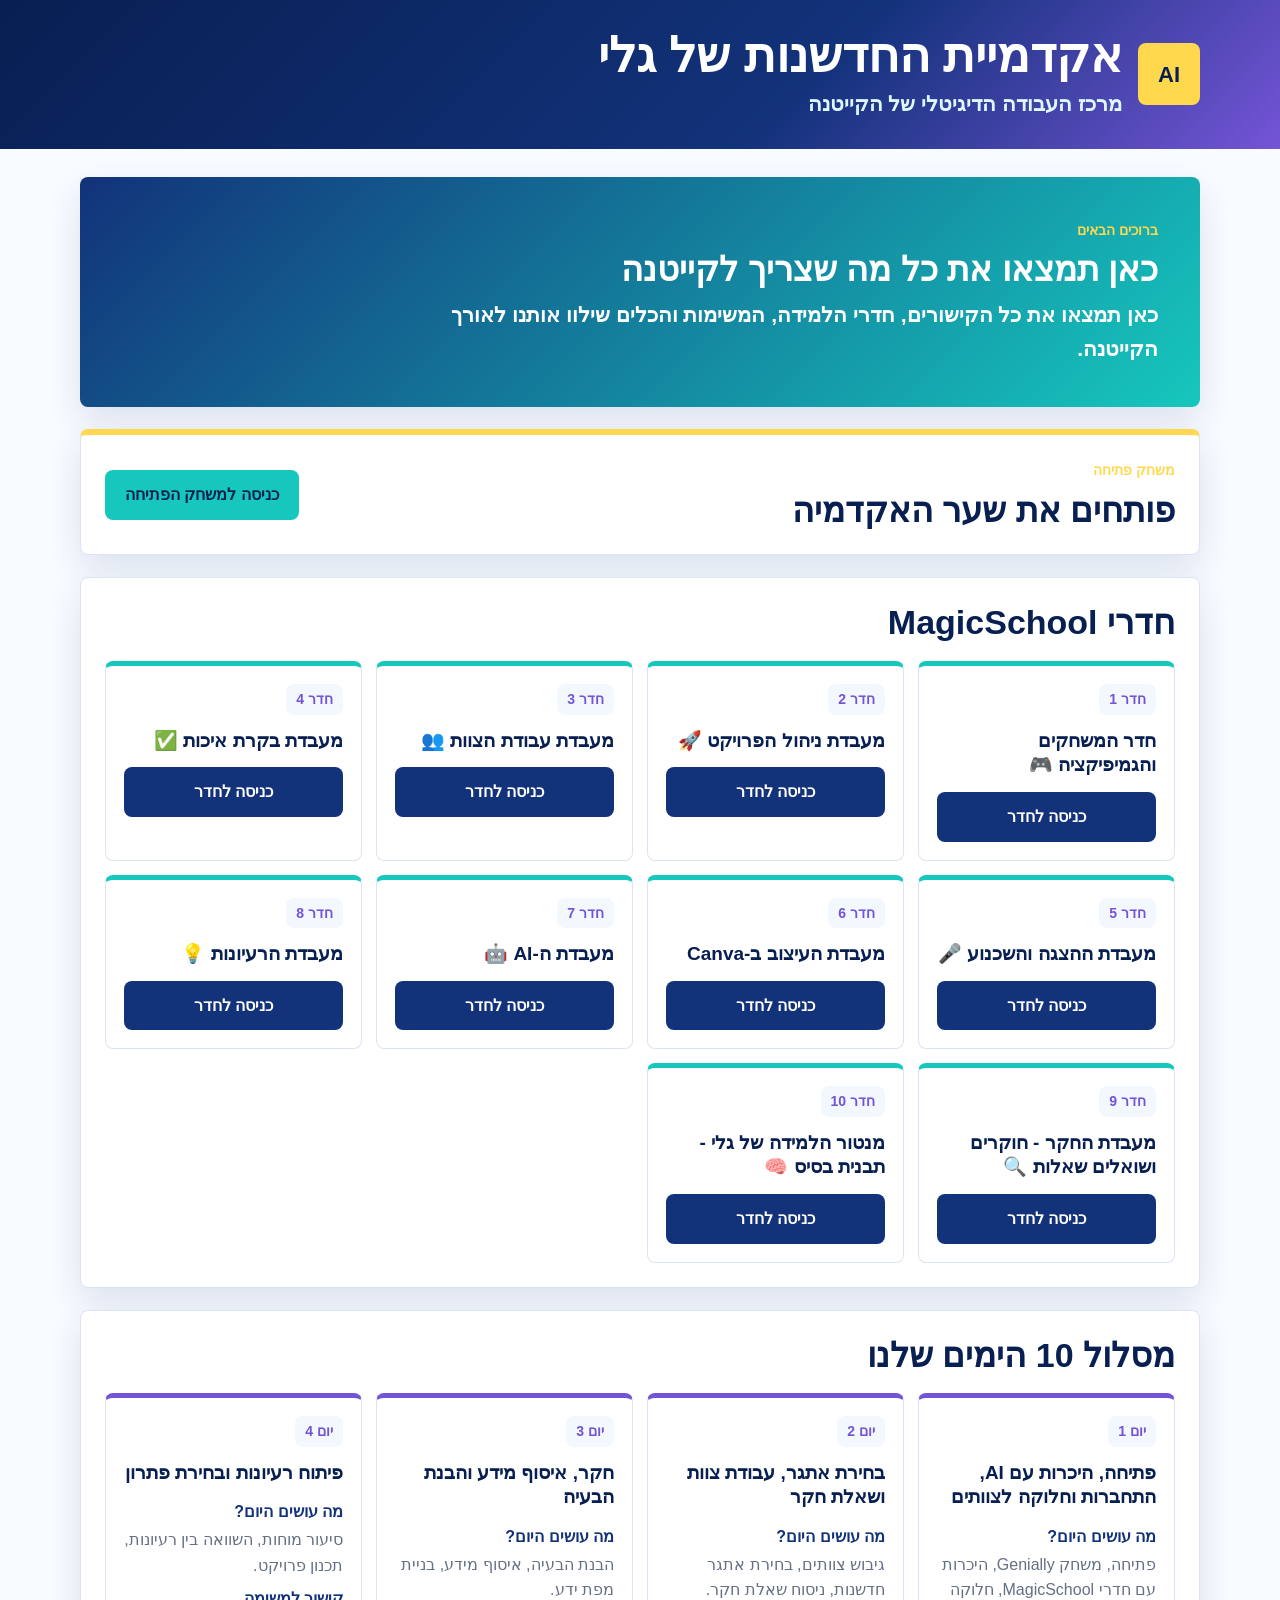
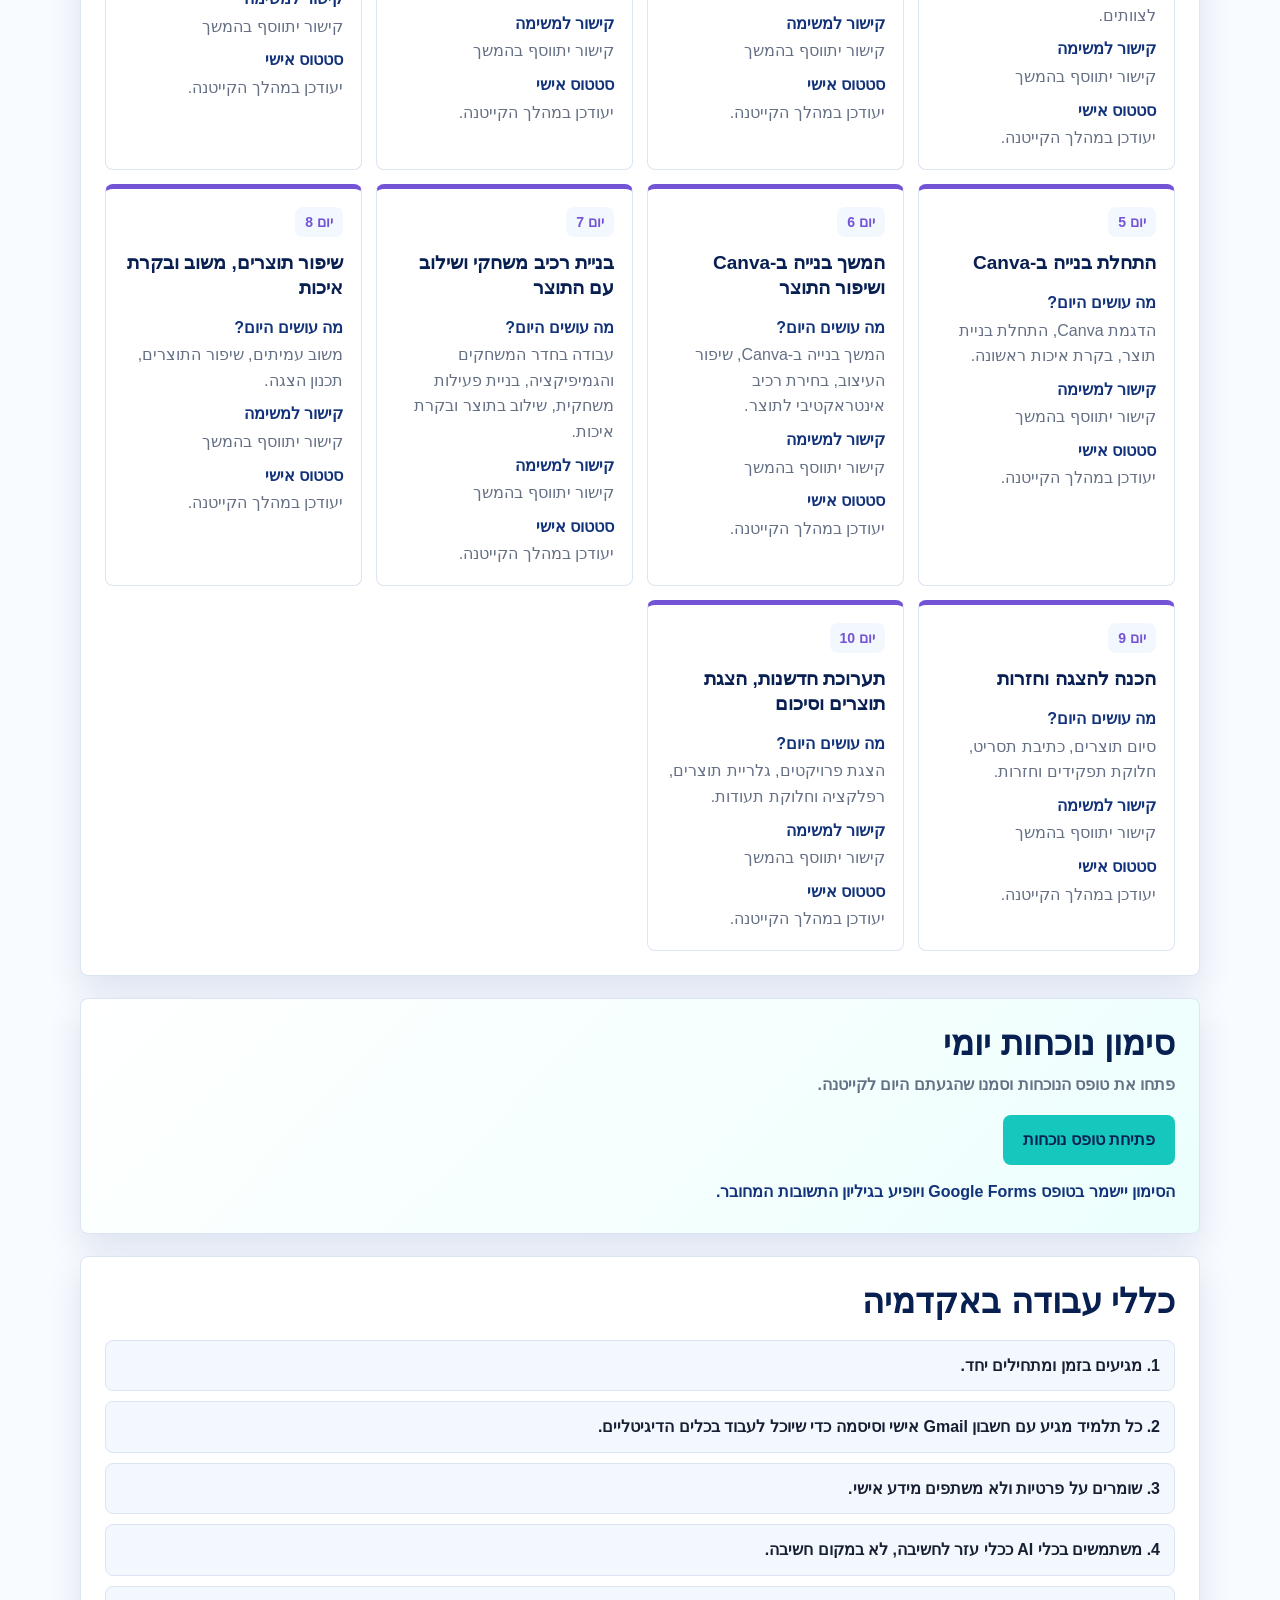
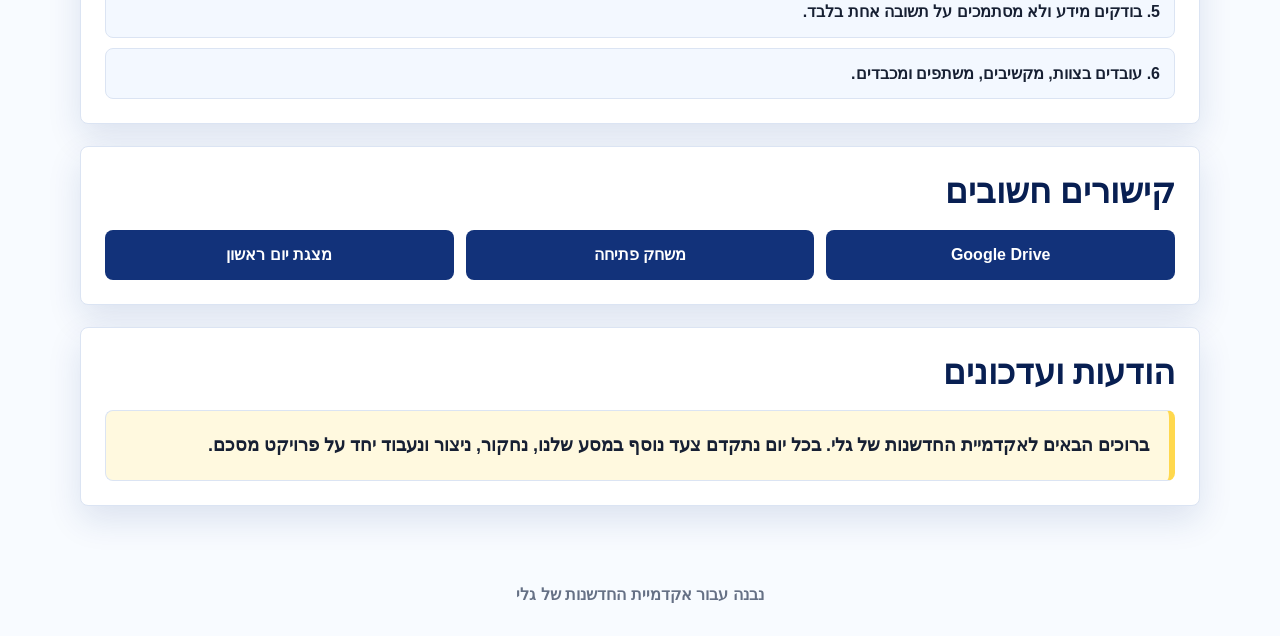
==== index.html @ ddeb535f "Add files via upload" ====
<!doctype html>
<html lang="he" dir="rtl">
  <head>
    <meta charset="utf-8">
    <meta name="viewport" content="width=device-width, initial-scale=1">
    <meta name="theme-color" content="#12327a">
    <meta name="description" content="מרכז העבודה הדיגיטלי של אקדמיית החדשנות של גלי">
    <title>אקדמיית החדשנות של גלי</title>
    <link rel="stylesheet" href="styles.css">
  </head>
  <body>
    <header class="site-header">
      <div class="header-content">
        <div class="brand-mark" aria-hidden="true">AI</div>
        <div>
          <h1>אקדמיית החדשנות של גלי</h1>
          <p>מרכז העבודה הדיגיטלי של הקייטנה</p>
        </div>
      </div>
    </header>

    <main>
      <section class="intro-section" aria-labelledby="intro-title">
        <p class="eyebrow">ברוכים הבאים</p>
        <h2 id="intro-title">כאן תמצאו את כל מה שצריך לקייטנה</h2>
        <p>
          כאן תמצאו את כל הקישורים, חדרי הלמידה, המשימות והכלים שילוו אותנו לאורך הקייטנה.
        </p>
      </section>

      <section class="opening-game" aria-labelledby="opening-game-title">
        <div>
          <p class="eyebrow">משחק פתיחה</p>
          <h2 id="opening-game-title">פותחים את שער האקדמיה</h2>
        </div>
        <a class="button button-primary" href="משחק_פתיח_אקדמיית_החדשנות.html">כניסה למשחק הפתיחה</a>
      </section>

      <section class="content-section" aria-labelledby="rooms-title">
        <div class="section-heading">
          <h2 id="rooms-title">חדרי MagicSchool</h2>
        </div>
        <div class="card-grid rooms-grid" id="magicRooms"></div>
      </section>

      <section class="content-section" aria-labelledby="days-title">
        <div class="section-heading">
          <h2 id="days-title">מסלול 10 הימים שלנו</h2>
        </div>
        <div class="card-grid days-grid" id="campDays"></div>
      </section>

      <section class="content-section attendance-section" aria-labelledby="attendance-title">
        <div class="section-heading">
          <h2 id="attendance-title">סימון נוכחות יומי</h2>
          <p>פתחו את טופס הנוכחות וסמנו שהגעתם היום לקייטנה.</p>
        </div>
        <div class="attendance-actions">
          <a class="button button-primary" href="https://forms.gle/5J4SsaaPx2VWgqsL6" target="_blank" rel="noopener">פתיחת טופס נוכחות</a>
        </div>
        <p class="attendance-message">הסימון יישמר בטופס Google Forms ויופיע בגיליון התשובות המחובר.</p>
      </section>

      <section class="content-section" aria-labelledby="rules-title">
        <div class="section-heading">
          <h2 id="rules-title">כללי עבודה באקדמיה</h2>
        </div>
        <ol class="rules-list">
          <li>מגיעים בזמן ומתחילים יחד.</li>
          <li>כל תלמיד מגיע עם חשבון Gmail אישי וסיסמה כדי שיוכל לעבוד בכלים הדיגיטליים.</li>
          <li>שומרים על פרטיות ולא משתפים מידע אישי.</li>
          <li>משתמשים בכלי AI ככלי עזר לחשיבה, לא במקום חשיבה.</li>
          <li>בודקים מידע ולא מסתמכים על תשובה אחת בלבד.</li>
          <li>עובדים בצוות, מקשיבים, משתפים ומכבדים.</li>
        </ol>
      </section>

      <section class="content-section" aria-labelledby="links-title">
        <div class="section-heading">
          <h2 id="links-title">קישורים חשובים</h2>
        </div>
        <div class="important-links">
          <a class="button button-link" href="GOOGLE_DRIVE_LINK">Google Drive</a>
          <a class="button button-link" href="משחק_פתיח_אקדמיית_החדשנות.html">משחק פתיחה</a>
          <a class="button button-link" href="FIRST_DAY_PRESENTATION_LINK">מצגת יום ראשון</a>
        </div>
      </section>

      <section class="content-section" aria-labelledby="updates-title">
        <div class="section-heading">
          <h2 id="updates-title">הודעות ועדכונים</h2>
        </div>
        <article class="message-card">
          <p>
            ברוכים הבאים לאקדמיית החדשנות של גלי. בכל יום נתקדם צעד נוסף במסע שלנו, נחקור, ניצור ונעבוד יחד על פרויקט מסכם.
          </p>
        </article>
      </section>
    </main>

    <footer class="site-footer">
      <p>נבנה עבור אקדמיית החדשנות של גלי</p>
    </footer>

    <script src="app.js"></script>
  </body>
</html>
---- styles.css ----
:root {
  color-scheme: light;
  --blue: #12327a;
  --blue-deep: #081f52;
  --turquoise: #16c7bd;
  --purple: #7454d6;
  --yellow: #ffd84d;
  --white: #ffffff;
  --ink: #172033;
  --muted: #657085;
  --line: #dbe4f3;
  --soft: #f3f8ff;
  --paper: #f8fbff;
  --shadow: 0 14px 34px rgba(18, 50, 122, 0.12);
}

* {
  box-sizing: border-box;
}

html {
  scroll-behavior: smooth;
}

body {
  margin: 0;
  direction: rtl;
  background: var(--paper);
  color: var(--ink);
  font-family: Arial, "Noto Sans Hebrew", "Segoe UI", sans-serif;
  line-height: 1.6;
}

a {
  color: inherit;
  text-decoration: none;
}

button {
  font: inherit;
  cursor: pointer;
}

.site-header {
  background: linear-gradient(135deg, var(--blue-deep), var(--blue) 62%, var(--purple));
  color: var(--white);
  padding: 28px 20px;
}

.header-content,
main,
.site-footer {
  width: min(1120px, calc(100% - 32px));
  margin: 0 auto;
}

.header-content {
  display: flex;
  align-items: center;
  gap: 16px;
}

.brand-mark {
  width: 62px;
  height: 62px;
  display: grid;
  place-items: center;
  flex: 0 0 auto;
  border-radius: 8px;
  background: var(--yellow);
  color: var(--blue-deep);
  font-size: 22px;
  font-weight: 900;
}

h1,
h2,
h3,
p {
  margin-top: 0;
}

h1 {
  margin-bottom: 4px;
  font-size: clamp(28px, 5vw, 48px);
  line-height: 1.15;
}

.site-header p {
  margin-bottom: 0;
  color: #dff8ff;
  font-size: clamp(16px, 2.5vw, 21px);
  font-weight: 700;
}

main {
  padding: 28px 0 42px;
}

.intro-section,
.opening-game,
.content-section {
  margin-bottom: 22px;
}

.intro-section {
  padding: clamp(24px, 5vw, 42px);
  border-radius: 8px;
  background: linear-gradient(135deg, var(--blue), var(--turquoise));
  color: var(--white);
  box-shadow: var(--shadow);
}

.intro-section h2,
.opening-game h2,
.section-heading h2 {
  margin-bottom: 8px;
  font-size: clamp(24px, 4vw, 34px);
  line-height: 1.2;
}

.intro-section p:last-child {
  max-width: 760px;
  margin-bottom: 0;
  font-size: clamp(17px, 2.5vw, 21px);
  font-weight: 700;
}

.eyebrow {
  margin-bottom: 8px;
  color: var(--yellow);
  font-size: 14px;
  font-weight: 900;
}

.opening-game,
.content-section {
  border: 1px solid var(--line);
  border-radius: 8px;
  background: var(--white);
  box-shadow: var(--shadow);
}

.opening-game {
  display: flex;
  align-items: center;
  justify-content: space-between;
  gap: 18px;
  padding: 24px;
  border-top: 6px solid var(--yellow);
}

.opening-game h2 {
  margin-bottom: 0;
  color: var(--blue-deep);
}

.content-section {
  padding: 24px;
}

.section-heading {
  margin-bottom: 18px;
}

.section-heading h2 {
  color: var(--blue-deep);
}

.section-heading p {
  margin-bottom: 0;
  color: var(--muted);
  font-weight: 700;
}

.button {
  min-height: 48px;
  display: inline-flex;
  align-items: center;
  justify-content: center;
  border: 0;
  border-radius: 8px;
  padding: 12px 20px;
  font-weight: 900;
  text-align: center;
}

.button-primary {
  background: var(--turquoise);
  color: var(--blue-deep);
}

.button-light {
  background: #e9effc;
  color: var(--blue-deep);
}

.button-link {
  background: var(--blue);
  color: var(--white);
}

.button:hover,
.button:focus-visible {
  filter: brightness(0.96);
}

.card-grid {
  display: grid;
  gap: 14px;
}

.rooms-grid {
  grid-template-columns: repeat(auto-fit, minmax(210px, 1fr));
}

.days-grid {
  grid-template-columns: repeat(auto-fit, minmax(240px, 1fr));
}

.room-card,
.day-card,
.message-card {
  border: 1px solid var(--line);
  border-radius: 8px;
  background: var(--white);
}

.room-card,
.day-card {
  display: flex;
  flex-direction: column;
  gap: 14px;
  padding: 18px;
}

.room-card {
  border-top: 5px solid var(--turquoise);
}

.day-card {
  border-top: 5px solid var(--purple);
}

.room-card h3,
.day-card h3 {
  margin-bottom: 0;
  color: var(--blue-deep);
  font-size: 19px;
  line-height: 1.3;
}

.room-number,
.day-number {
  width: max-content;
  border-radius: 8px;
  background: var(--soft);
  color: var(--purple);
  padding: 4px 10px;
  font-size: 14px;
  font-weight: 900;
}

.day-fields {
  display: grid;
  gap: 8px;
  margin: 0;
}

.day-fields div {
  display: grid;
  gap: 2px;
}

.day-fields dt {
  color: var(--blue);
  font-weight: 900;
}

.day-fields dd {
  margin: 0;
  color: var(--muted);
}

.attendance-section {
  background: linear-gradient(135deg, #ffffff 0%, #ecfffd 100%);
}

.attendance-actions {
  display: flex;
  flex-wrap: wrap;
  gap: 12px;
}

.attendance-message {
  min-height: 30px;
  margin: 14px 0 0;
  color: var(--blue);
  font-weight: 900;
}

.rules-list {
  display: grid;
  gap: 10px;
  margin: 0;
  padding: 0;
  list-style-position: inside;
}

.rules-list li {
  border: 1px solid var(--line);
  border-radius: 8px;
  background: var(--soft);
  padding: 12px 14px;
  font-weight: 700;
}

.important-links {
  display: grid;
  grid-template-columns: repeat(auto-fit, minmax(180px, 1fr));
  gap: 12px;
}

.message-card {
  padding: 20px;
  border-right: 6px solid var(--yellow);
  background: #fff9df;
}

.message-card p {
  margin-bottom: 0;
  font-size: 18px;
  font-weight: 700;
}

.site-footer {
  padding: 12px 0 28px;
  text-align: center;
  color: var(--muted);
  font-weight: 800;
}

.site-footer p {
  margin-bottom: 0;
}

@media (max-width: 720px) {
  .header-content {
    align-items: flex-start;
  }

  .brand-mark {
    width: 52px;
    height: 52px;
    font-size: 18px;
  }

  main {
    padding-top: 18px;
  }

  .opening-game {
    align-items: stretch;
    flex-direction: column;
  }

  .button {
    width: 100%;
  }

  .content-section {
    padding: 18px;
  }
}
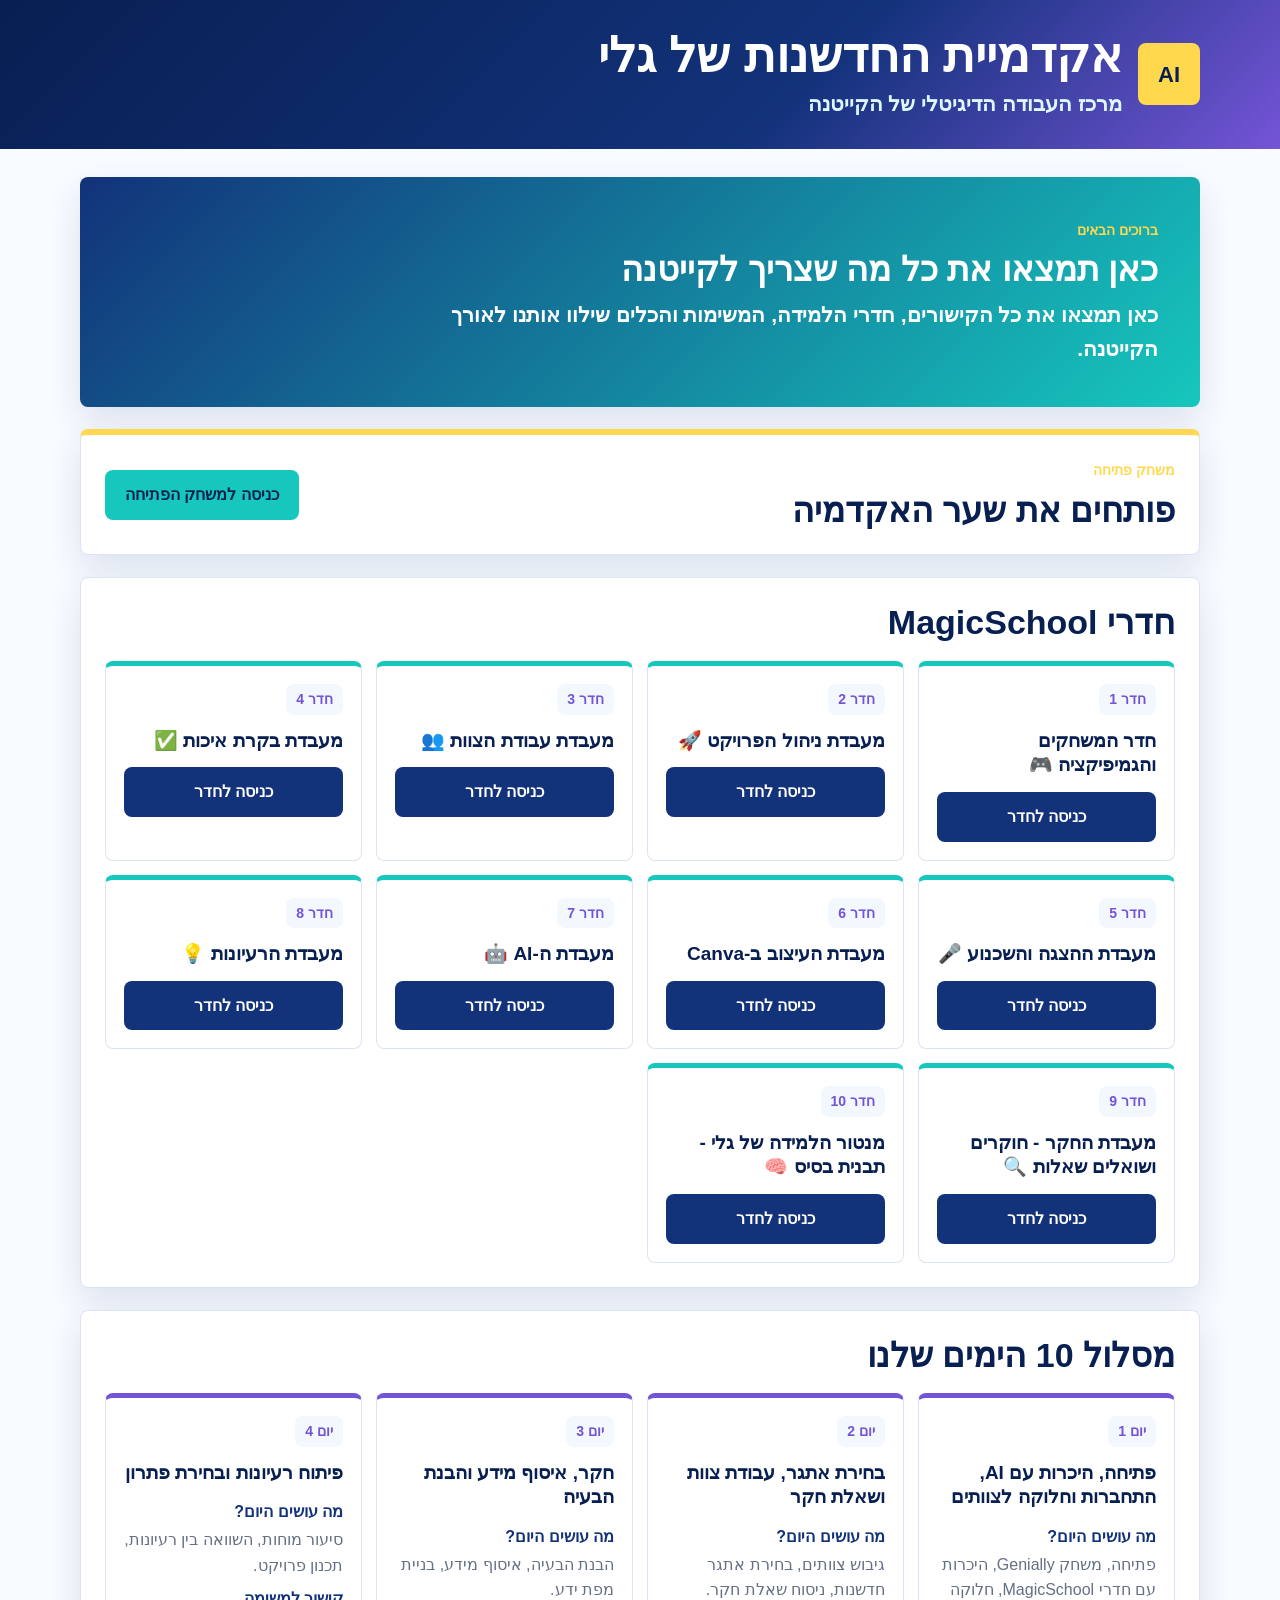
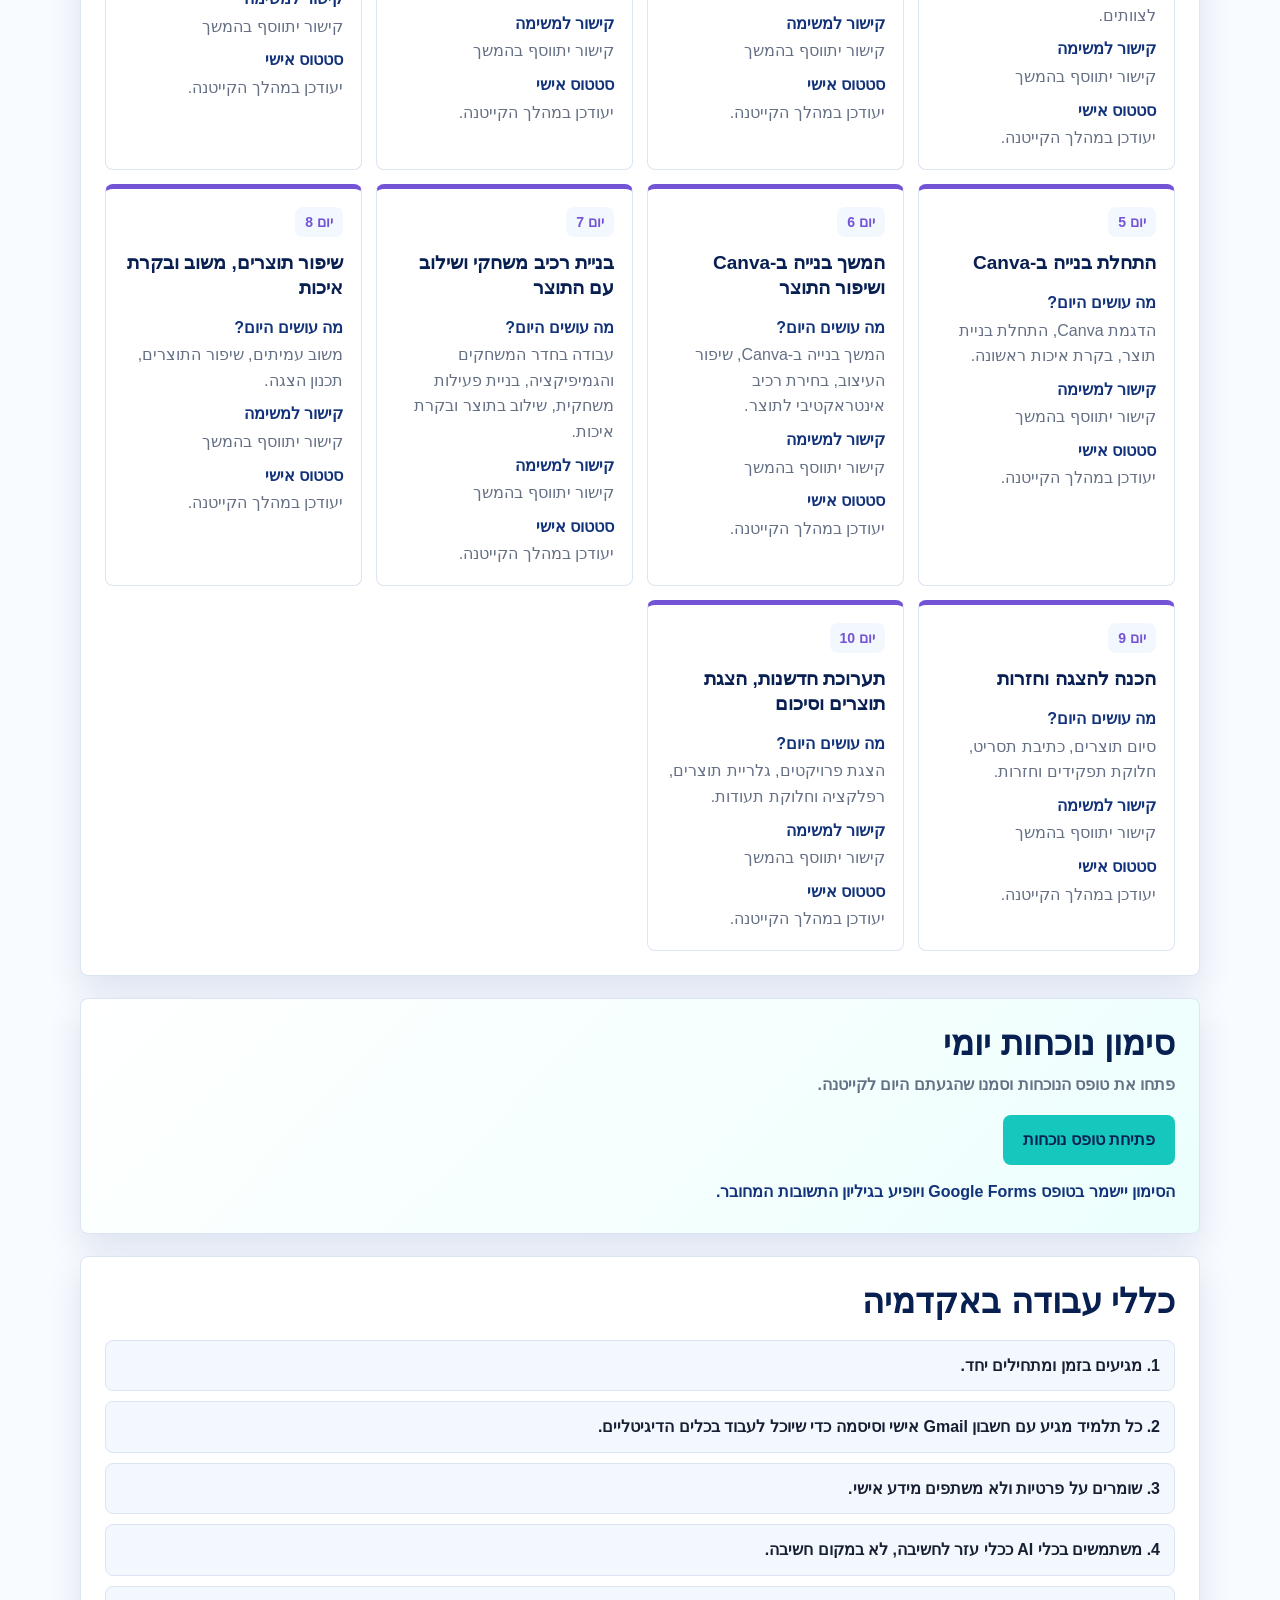
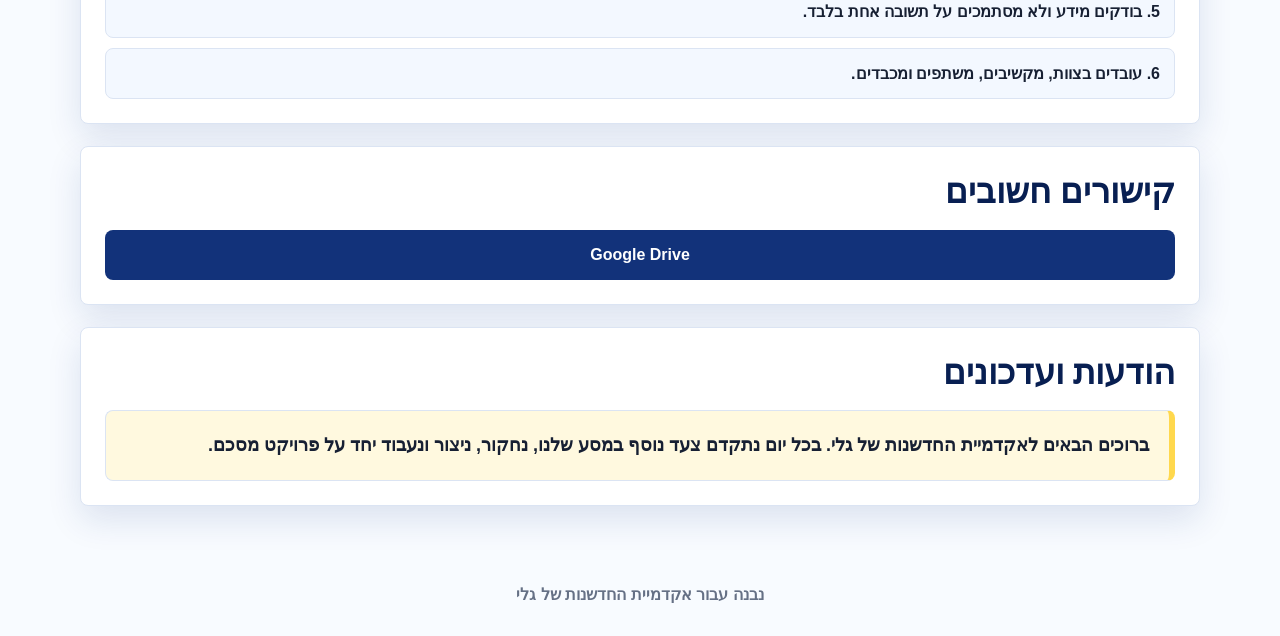
==== commit a7441f17: "Add files via upload" ====
--- a/index.html
+++ b/index.html
@@ -6,7 +6,7 @@
     <meta name="theme-color" content="#12327a">
     <meta name="description" content="מרכז העבודה הדיגיטלי של אקדמיית החדשנות של גלי">
     <title>אקדמיית החדשנות של גלי</title>
-    <link rel="stylesheet" href="styles.css">
+    <link rel="stylesheet" href="styles.css?v=20260701b">
   </head>
   <body>
     <header class="site-header">
@@ -81,8 +81,6 @@
         </div>
         <div class="important-links">
           <a class="button button-link" href="GOOGLE_DRIVE_LINK">Google Drive</a>
-          <a class="button button-link" href="משחק_פתיח_אקדמיית_החדשנות.html">משחק פתיחה</a>
-          <a class="button button-link" href="FIRST_DAY_PRESENTATION_LINK">מצגת יום ראשון</a>
         </div>
       </section>
 
@@ -102,6 +100,6 @@
       <p>נבנה עבור אקדמיית החדשנות של גלי</p>
     </footer>
 
-    <script src="app.js"></script>
+    <script src="app.js?v=20260701b"></script>
   </body>
 </html>
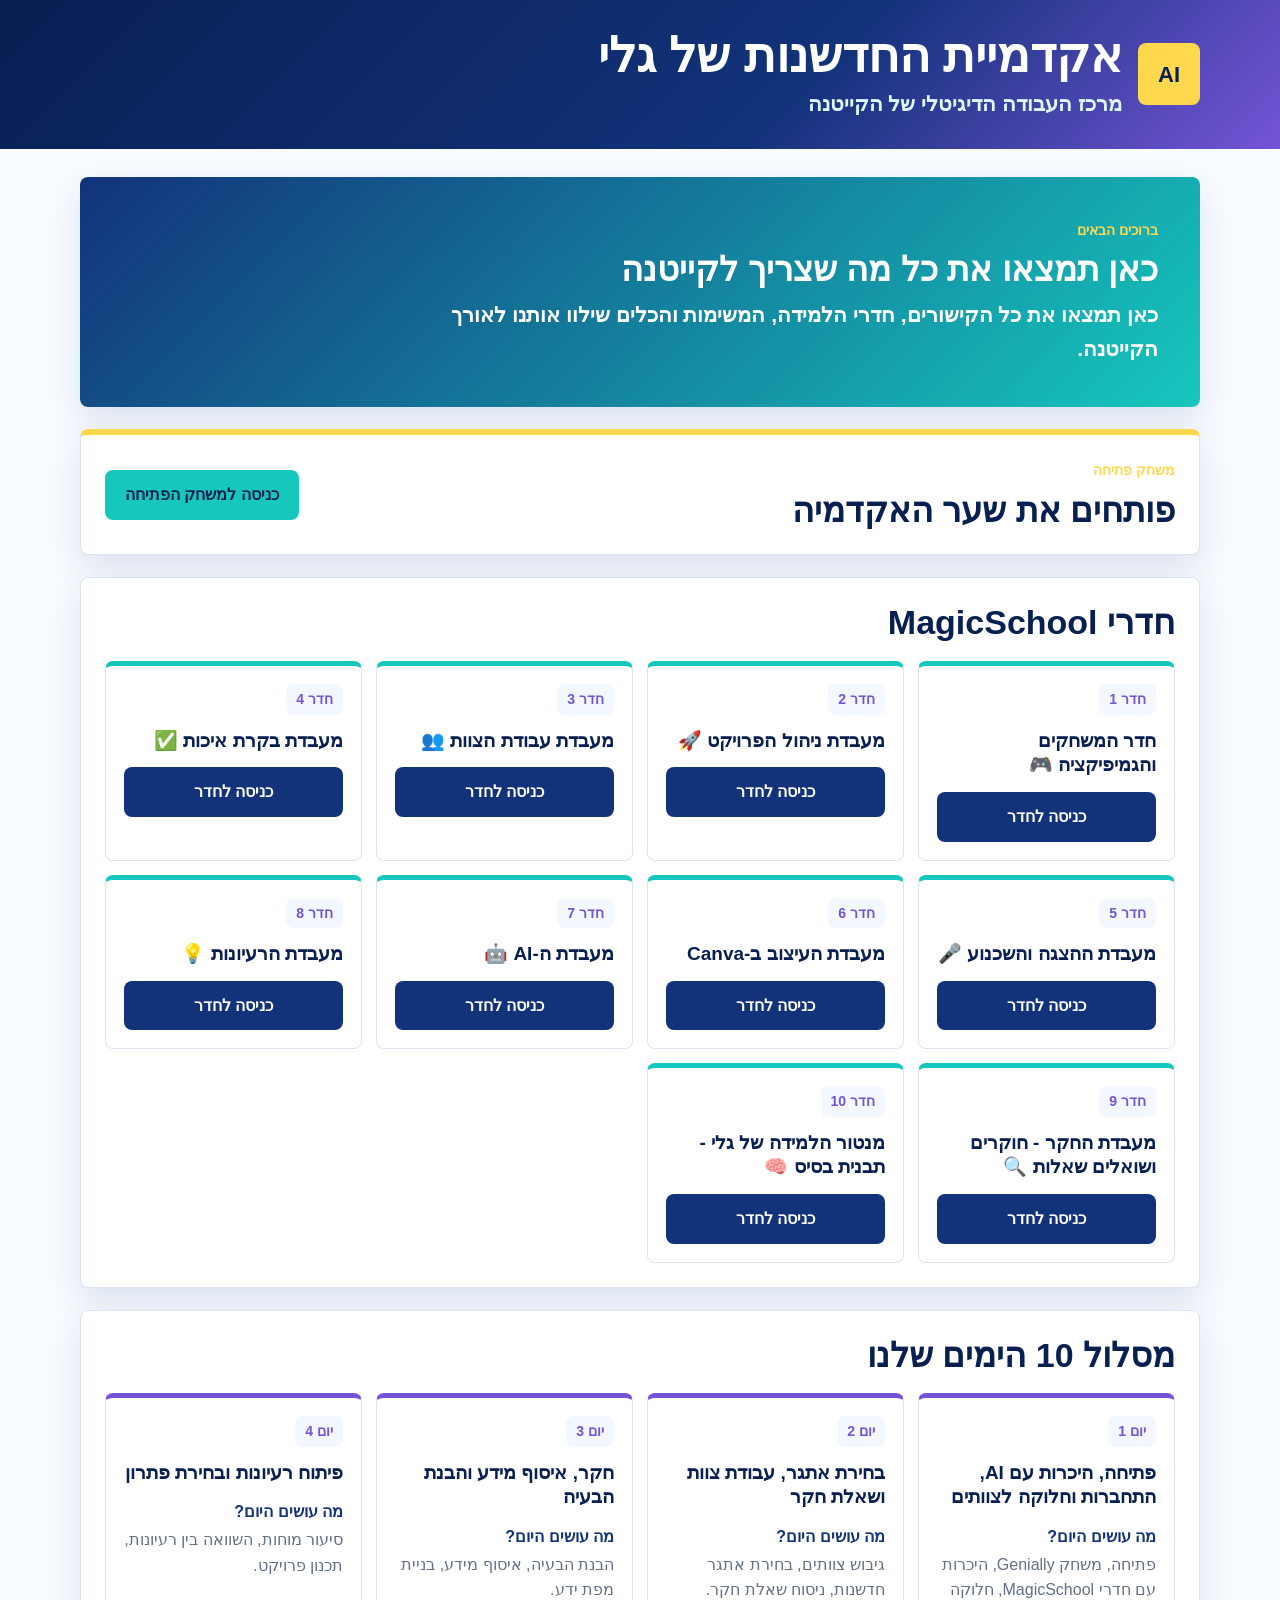
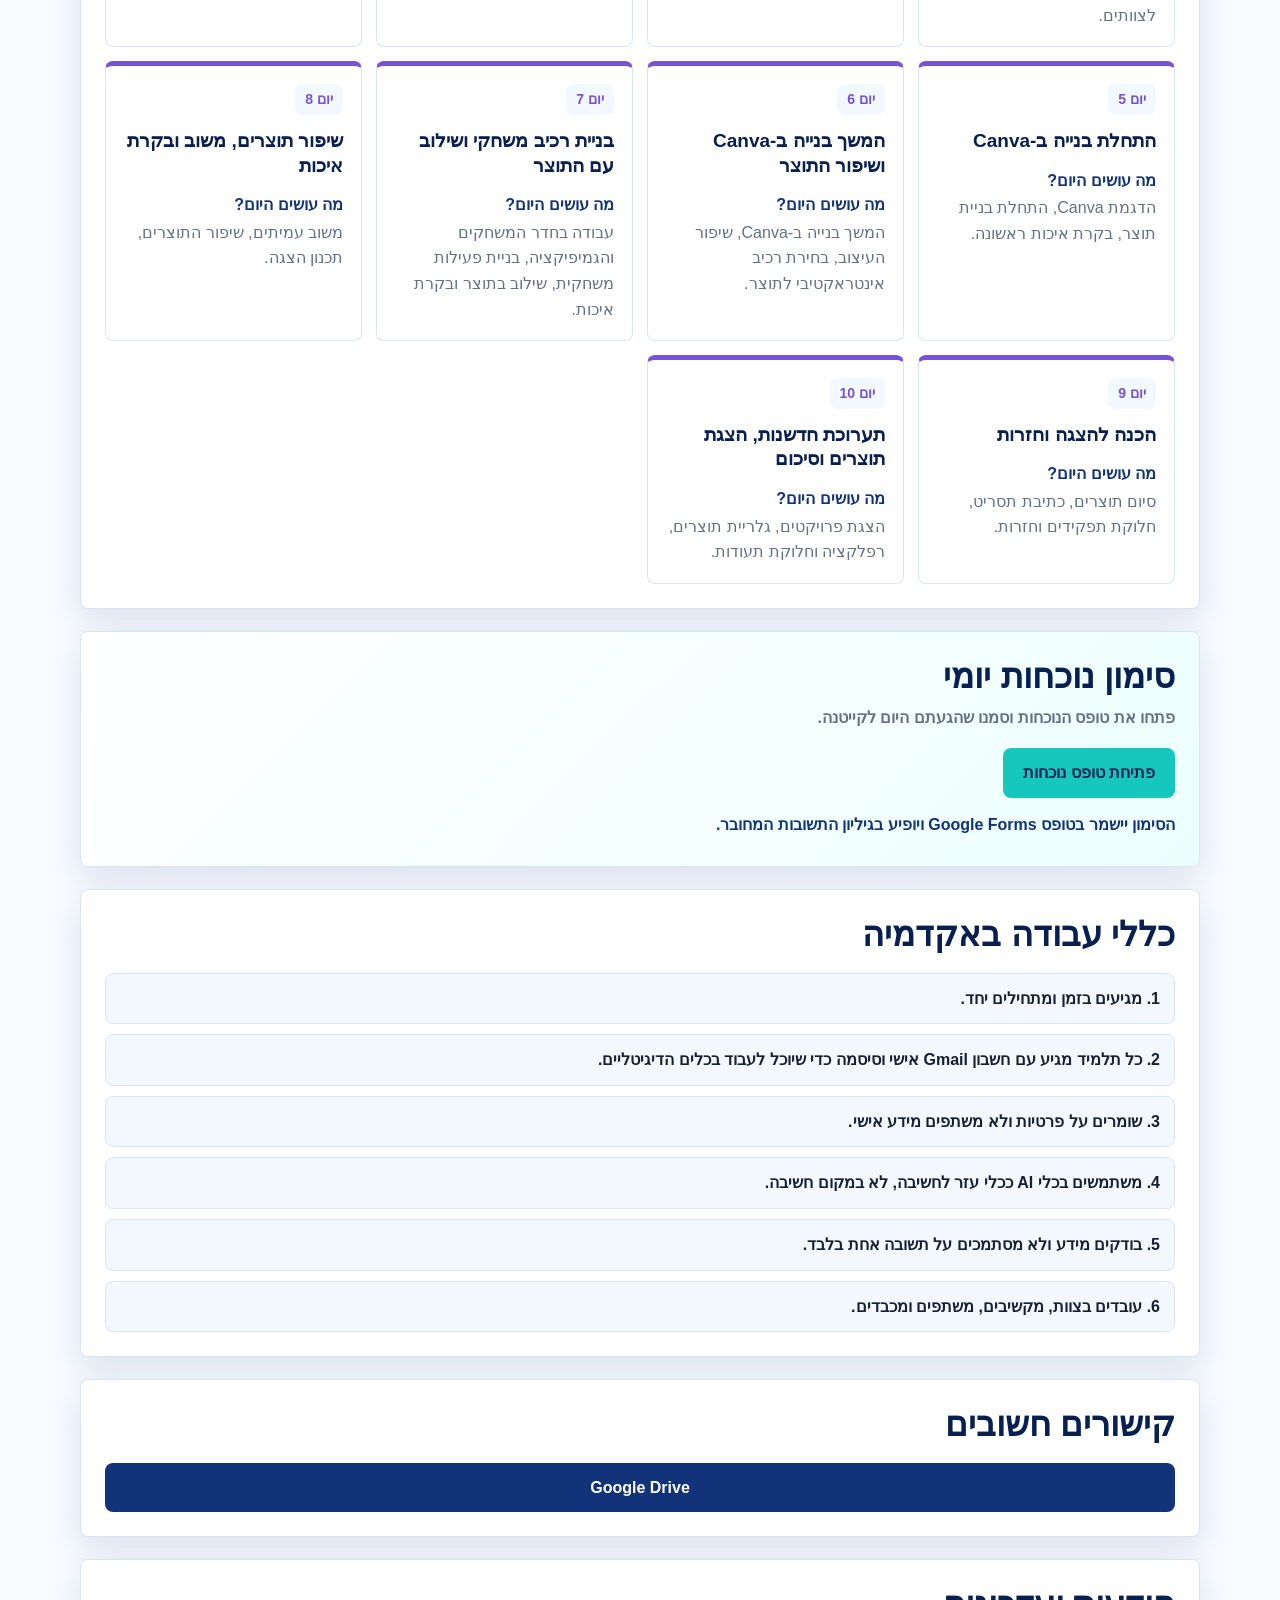
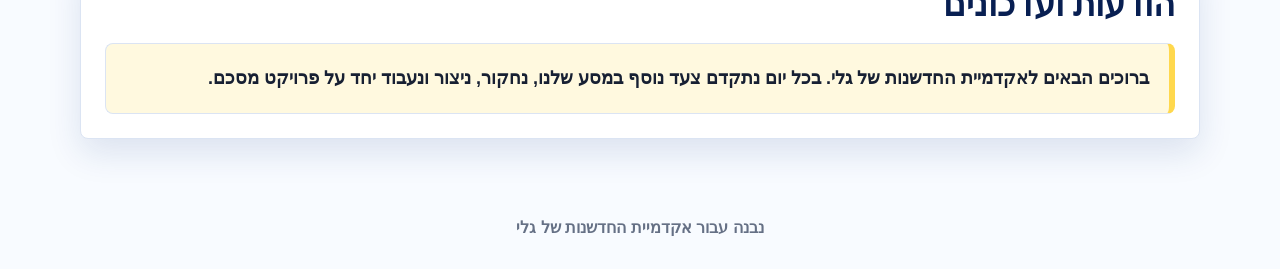
==== commit 69466110: "Add files via upload" ====
--- a/index.html
+++ b/index.html
@@ -6,7 +6,7 @@
     <meta name="theme-color" content="#12327a">
     <meta name="description" content="מרכז העבודה הדיגיטלי של אקדמיית החדשנות של גלי">
     <title>אקדמיית החדשנות של גלי</title>
-    <link rel="stylesheet" href="styles.css?v=20260701b">
+    <link rel="stylesheet" href="styles.css?v=20260701c">
   </head>
   <body>
     <header class="site-header">
@@ -100,6 +100,6 @@
       <p>נבנה עבור אקדמיית החדשנות של גלי</p>
     </footer>
 
-    <script src="app.js?v=20260701b"></script>
+    <script src="app.js?v=20260701c"></script>
   </body>
 </html>
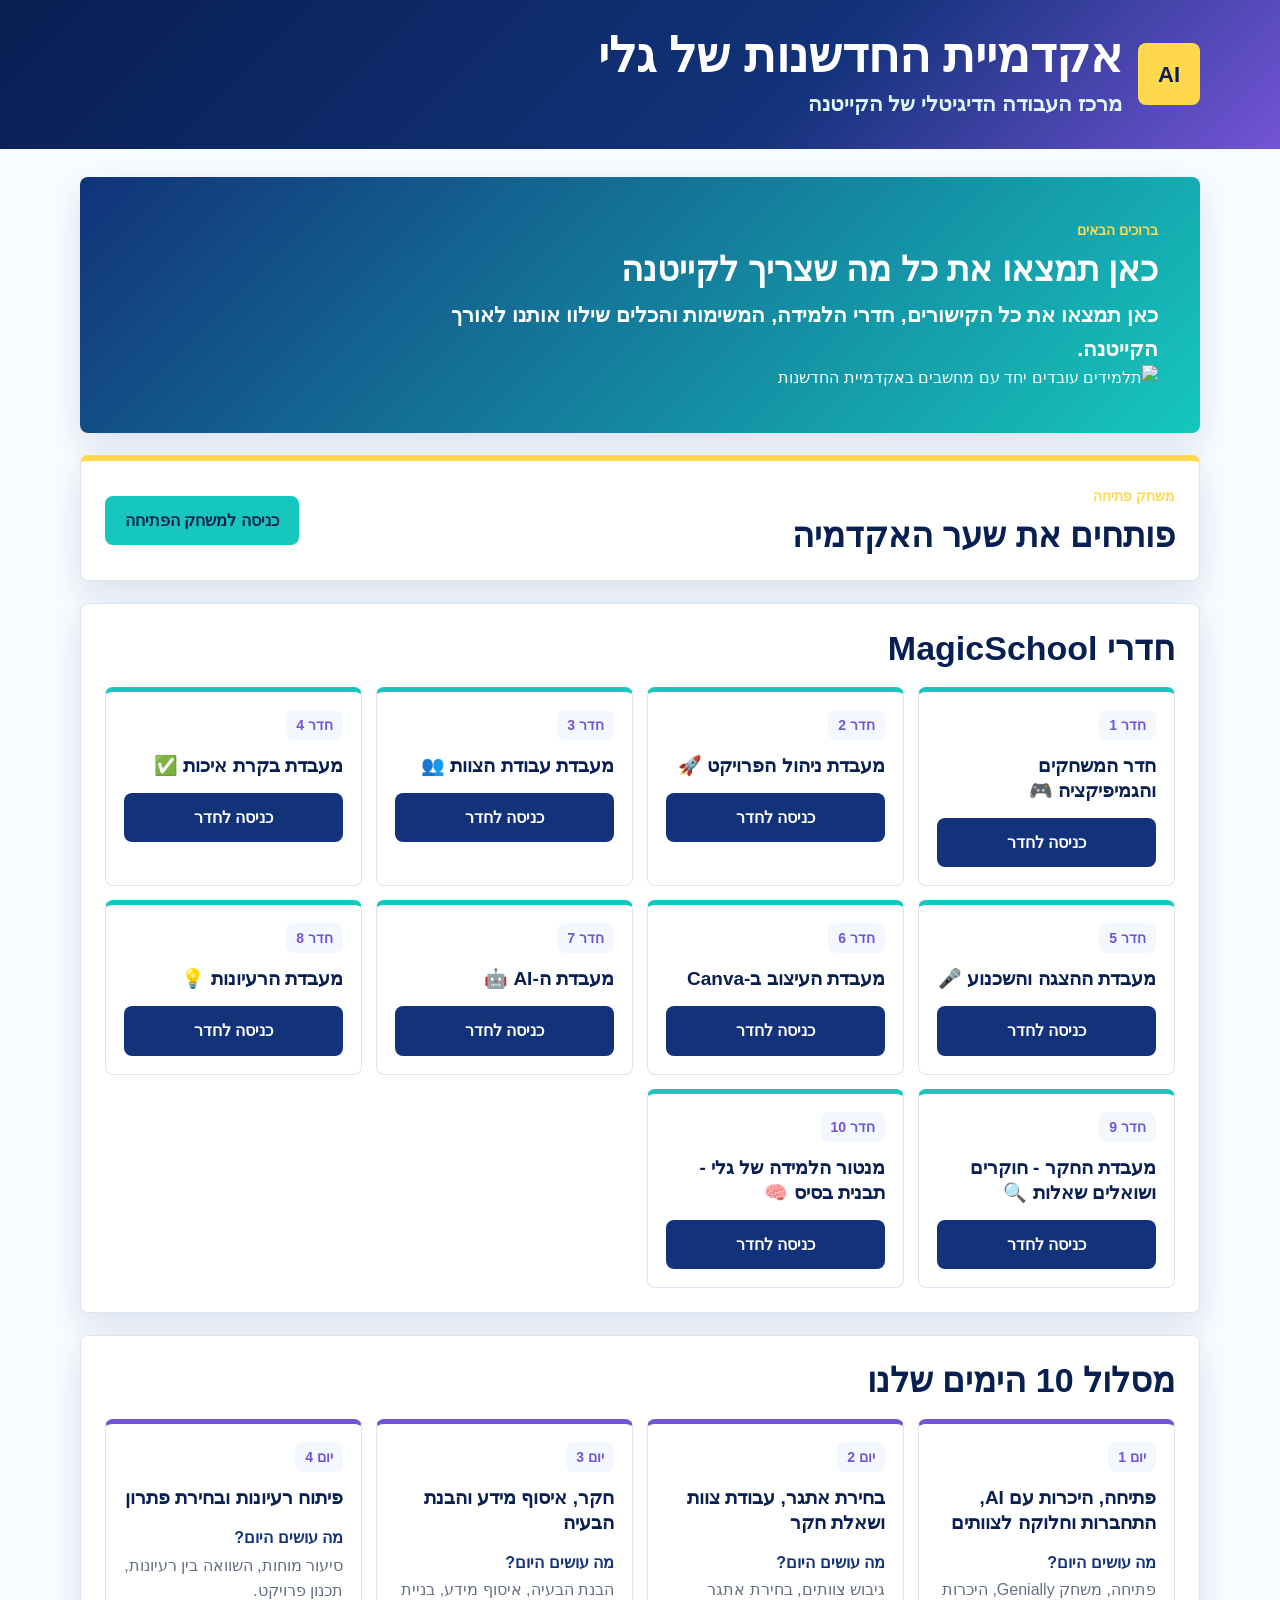
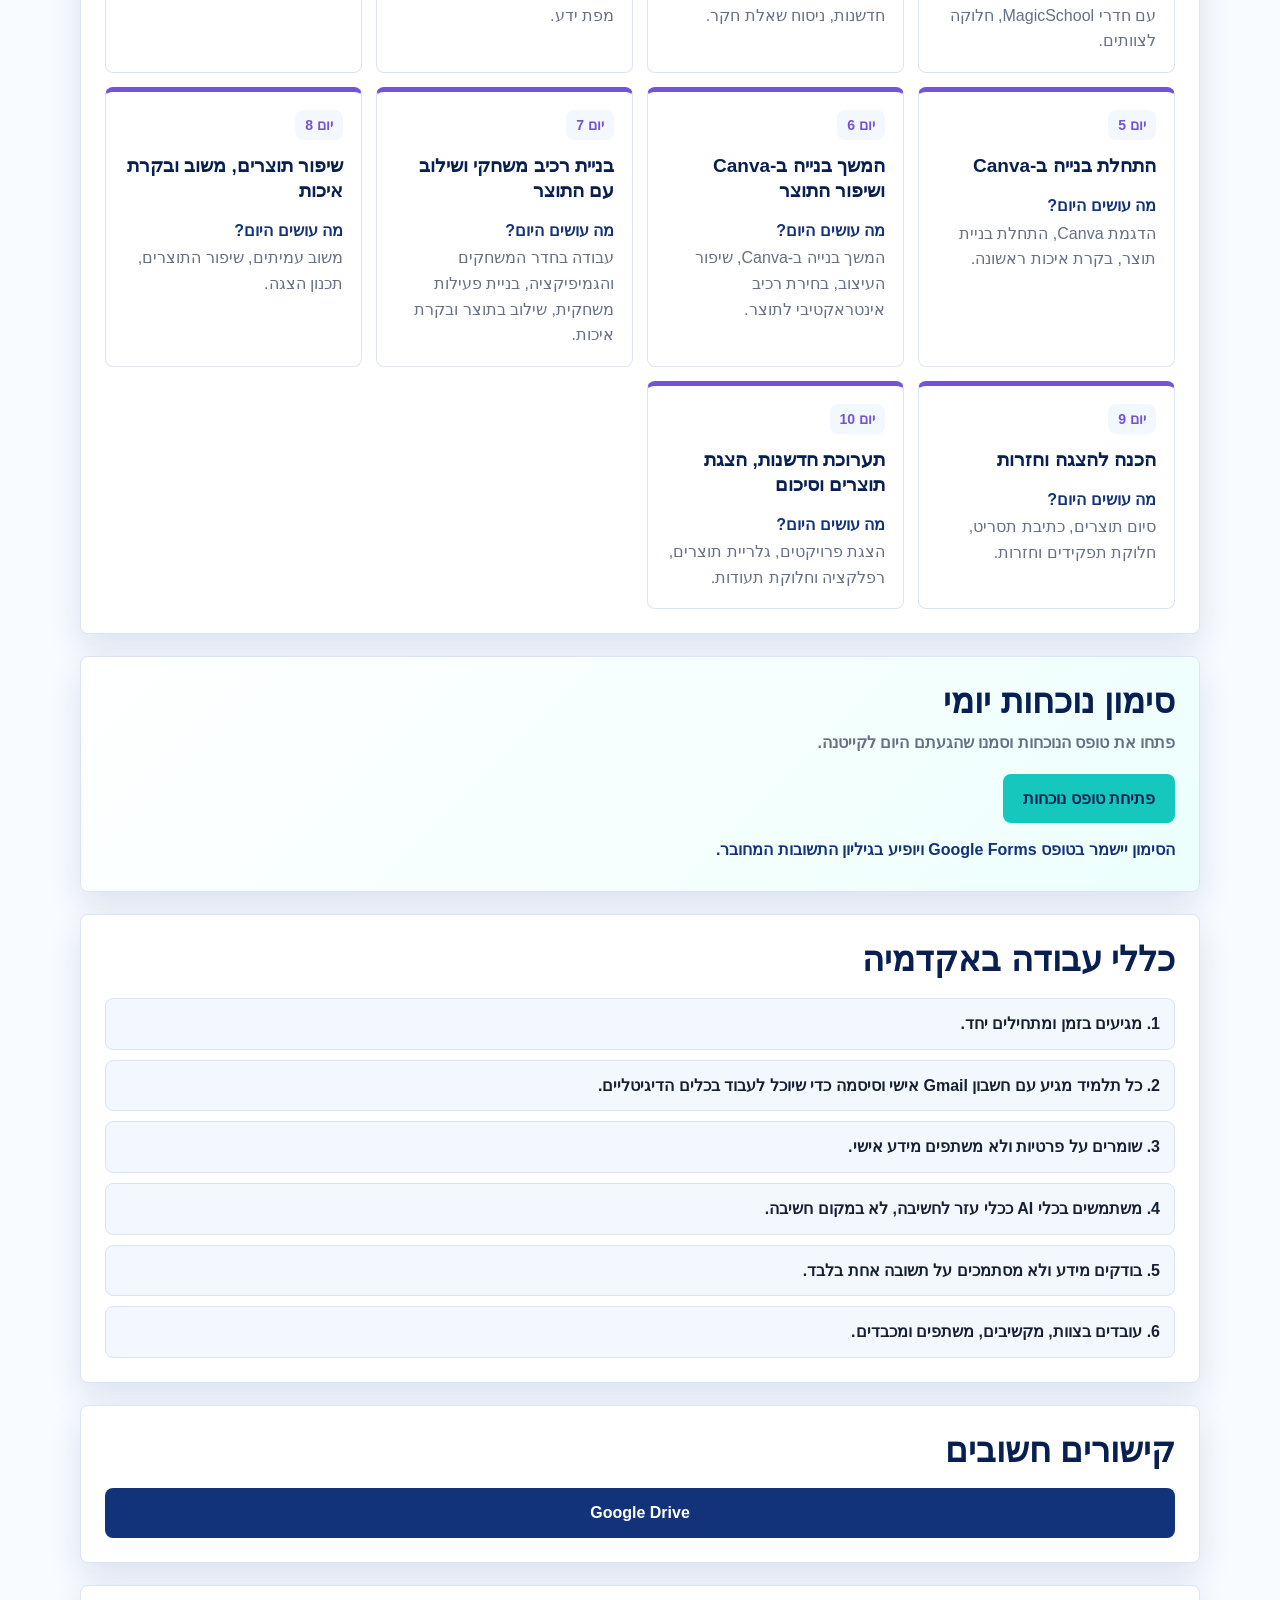
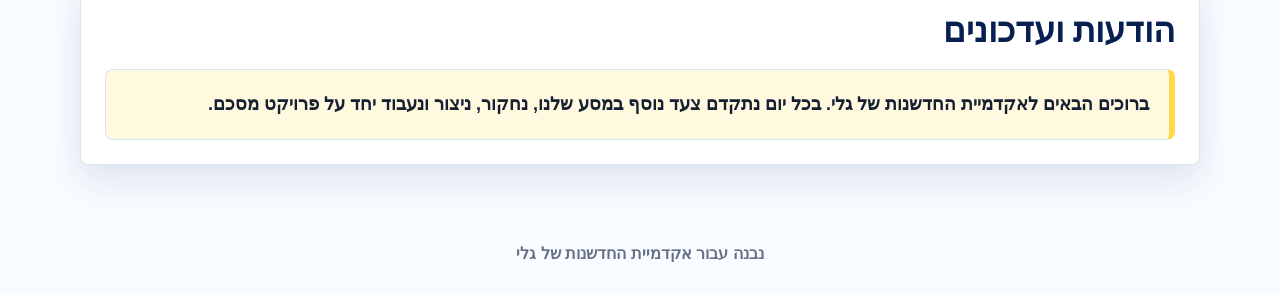
==== commit 6e959cb5: "Add files via upload" ====
--- a/index.html
+++ b/index.html
@@ -4,9 +4,12 @@
     <meta charset="utf-8">
     <meta name="viewport" content="width=device-width, initial-scale=1">
     <meta name="theme-color" content="#12327a">
+    <meta name="apple-mobile-web-app-title" content="אקדמיית החדשנות">
     <meta name="description" content="מרכז העבודה הדיגיטלי של אקדמיית החדשנות של גלי">
     <title>אקדמיית החדשנות של גלי</title>
-    <link rel="stylesheet" href="styles.css?v=20260701c">
+    <link rel="icon" href="academy-icon-v2.png">
+    <link rel="apple-touch-icon" href="academy-icon-v2.png">
+    <link rel="stylesheet" href="styles.css?v=20260701d">
   </head>
   <body>
     <header class="site-header">
@@ -21,11 +24,14 @@
 
     <main>
       <section class="intro-section" aria-labelledby="intro-title">
-        <p class="eyebrow">ברוכים הבאים</p>
-        <h2 id="intro-title">כאן תמצאו את כל מה שצריך לקייטנה</h2>
-        <p>
-          כאן תמצאו את כל הקישורים, חדרי הלמידה, המשימות והכלים שילוו אותנו לאורך הקייטנה.
-        </p>
+        <div class="intro-copy">
+          <p class="eyebrow">ברוכים הבאים</p>
+          <h2 id="intro-title">כאן תמצאו את כל מה שצריך לקייטנה</h2>
+          <p>
+            כאן תמצאו את כל הקישורים, חדרי הלמידה, המשימות והכלים שילוו אותנו לאורך הקייטנה.
+          </p>
+        </div>
+        <img class="intro-image" src="academy-hero-v2.png" alt="תלמידים עובדים יחד עם מחשבים באקדמיית החדשנות">
       </section>
 
       <section class="opening-game" aria-labelledby="opening-game-title">
@@ -80,7 +86,7 @@
           <h2 id="links-title">קישורים חשובים</h2>
         </div>
         <div class="important-links">
-          <a class="button button-link" href="GOOGLE_DRIVE_LINK">Google Drive</a>
+          <a class="button button-link" href="https://drive.google.com/drive/folders/13cryQG20nlmdWX94HAWrmXGMIFPa46yi?usp=sharing" target="_blank" rel="noopener">Google Drive</a>
         </div>
       </section>
 
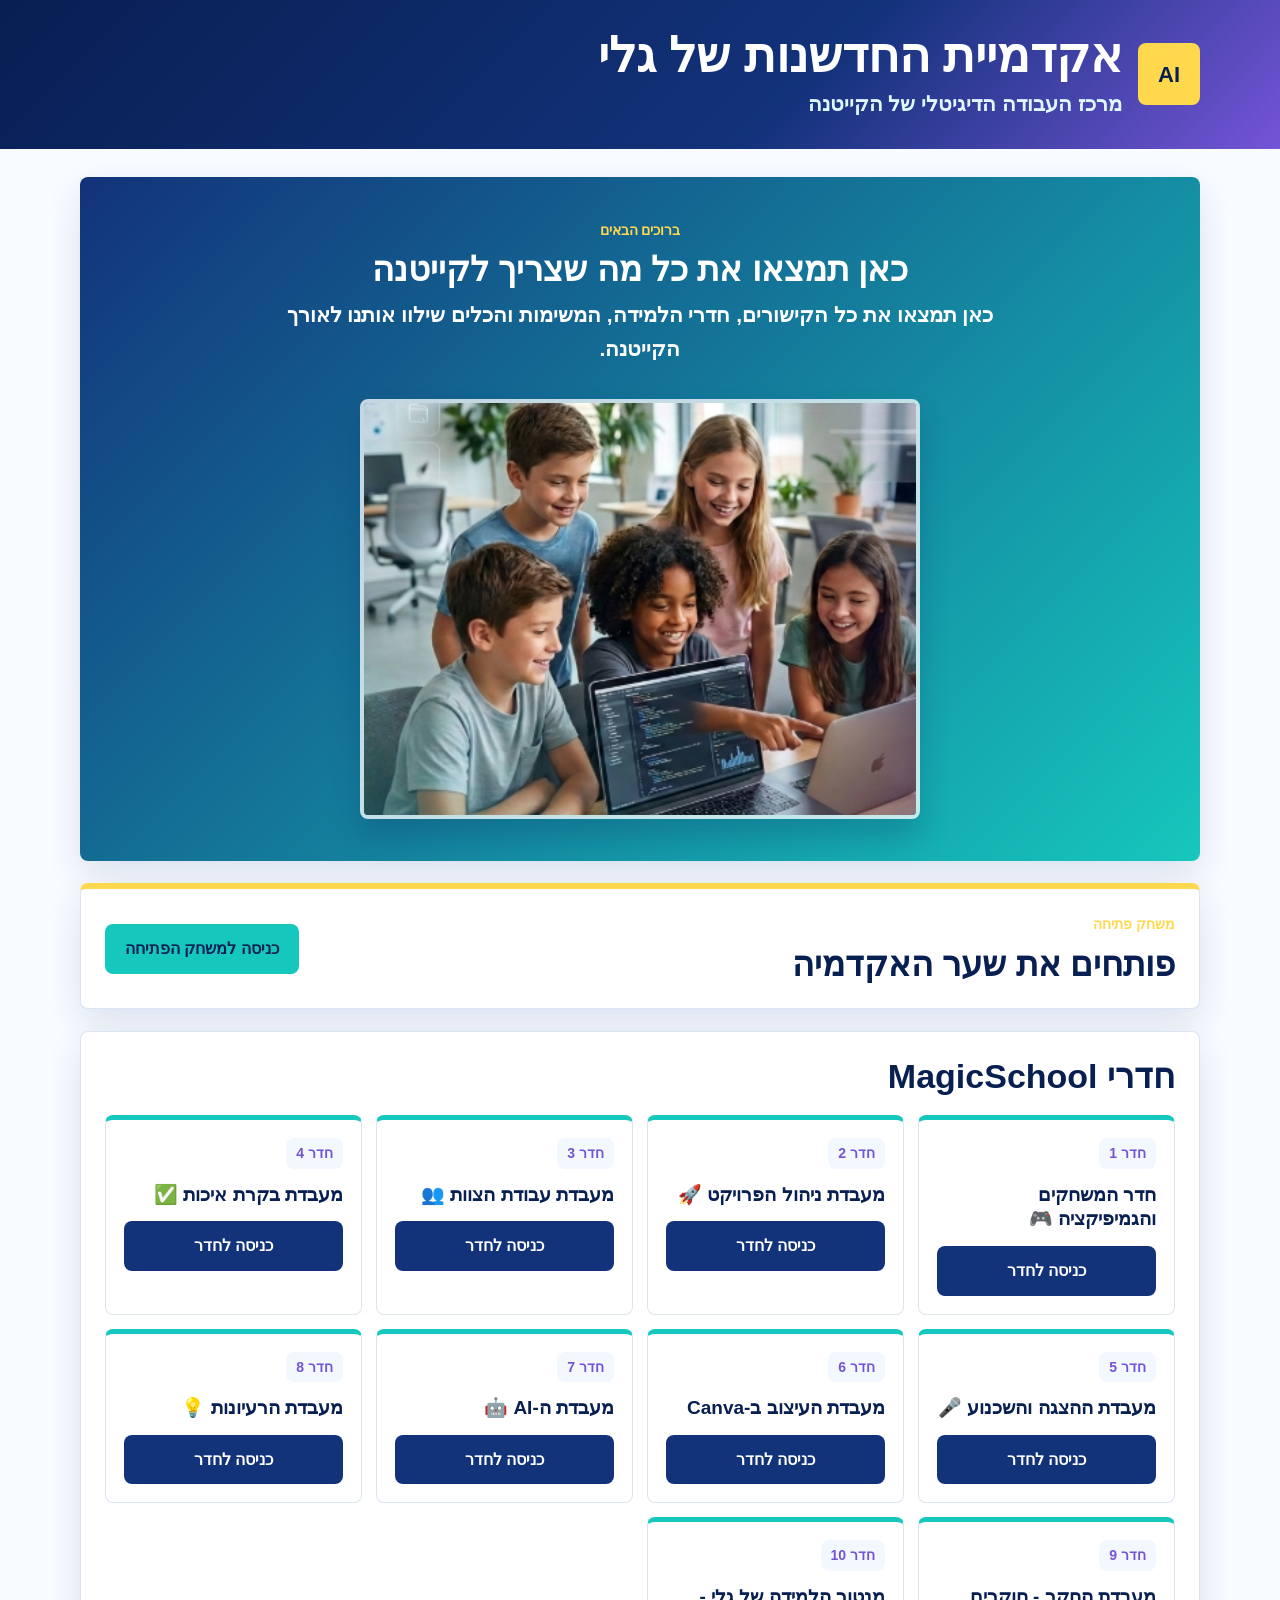
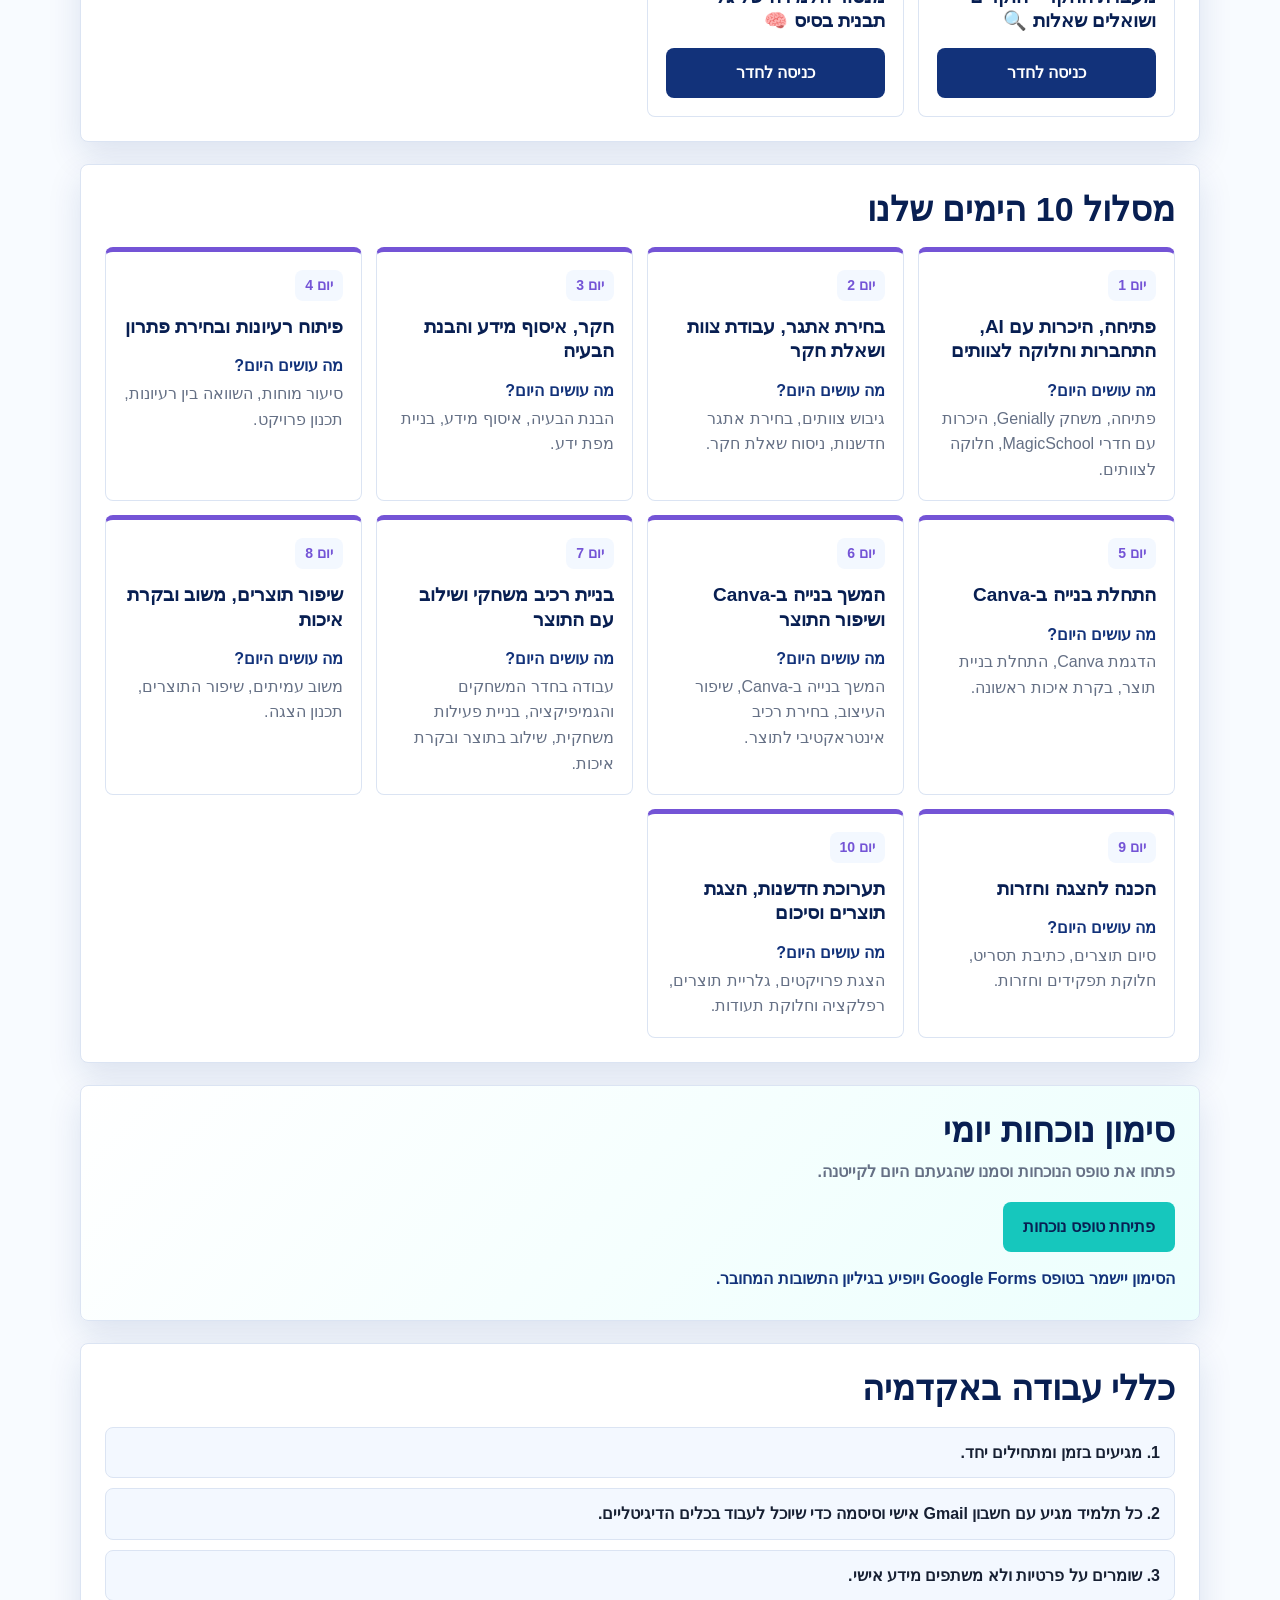
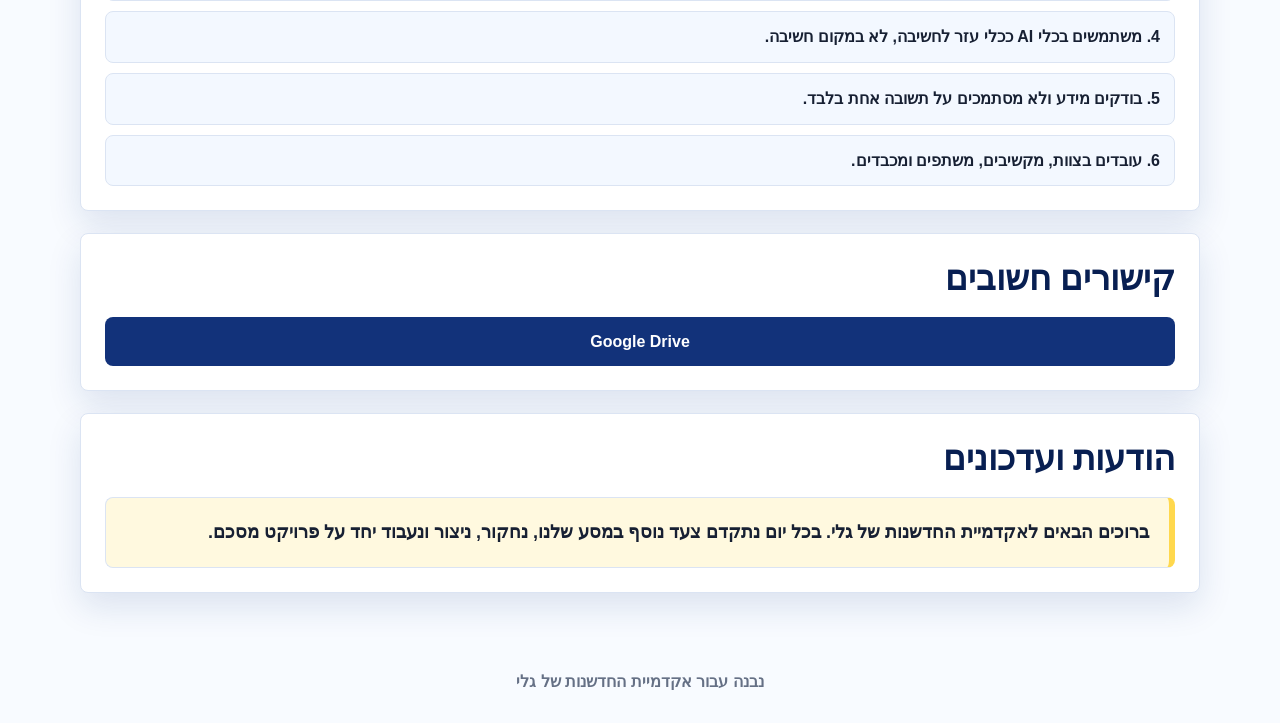
==== commit 9d2e2a98: "Add files via upload" ====
--- a/index.html
+++ b/index.html
@@ -9,7 +9,7 @@
     <title>אקדמיית החדשנות של גלי</title>
     <link rel="icon" href="academy-icon-v2.png">
     <link rel="apple-touch-icon" href="academy-icon-v2.png">
-    <link rel="stylesheet" href="styles.css?v=20260701d">
+    <link rel="stylesheet" href="styles.css?v=20260702a">
   </head>
   <body>
     <header class="site-header">
--- a/styles.css
+++ b/styles.css
@@ -104,7 +104,12 @@
 }
 
 .intro-section {
+  display: grid;
+  grid-template-columns: 1fr;
+  justify-items: center;
+  gap: clamp(18px, 4vw, 34px);
   padding: clamp(24px, 5vw, 42px);
+  text-align: center;
   border-radius: 8px;
   background: linear-gradient(135deg, var(--blue), var(--turquoise));
   color: var(--white);
@@ -124,6 +129,16 @@
   margin-bottom: 0;
   font-size: clamp(17px, 2.5vw, 21px);
   font-weight: 700;
+}
+
+.intro-image {
+  width: min(100%, 560px);
+  aspect-ratio: 4 / 3;
+  object-fit: cover;
+  object-position: center;
+  border: 4px solid rgba(255, 255, 255, 0.75);
+  border-radius: 8px;
+  box-shadow: 0 18px 30px rgba(8, 31, 82, 0.22);
 }
 
 .eyebrow {
@@ -359,6 +374,10 @@
     padding-top: 18px;
   }
 
+  .intro-image {
+    max-height: 280px;
+  }
+
   .opening-game {
     align-items: stretch;
     flex-direction: column;
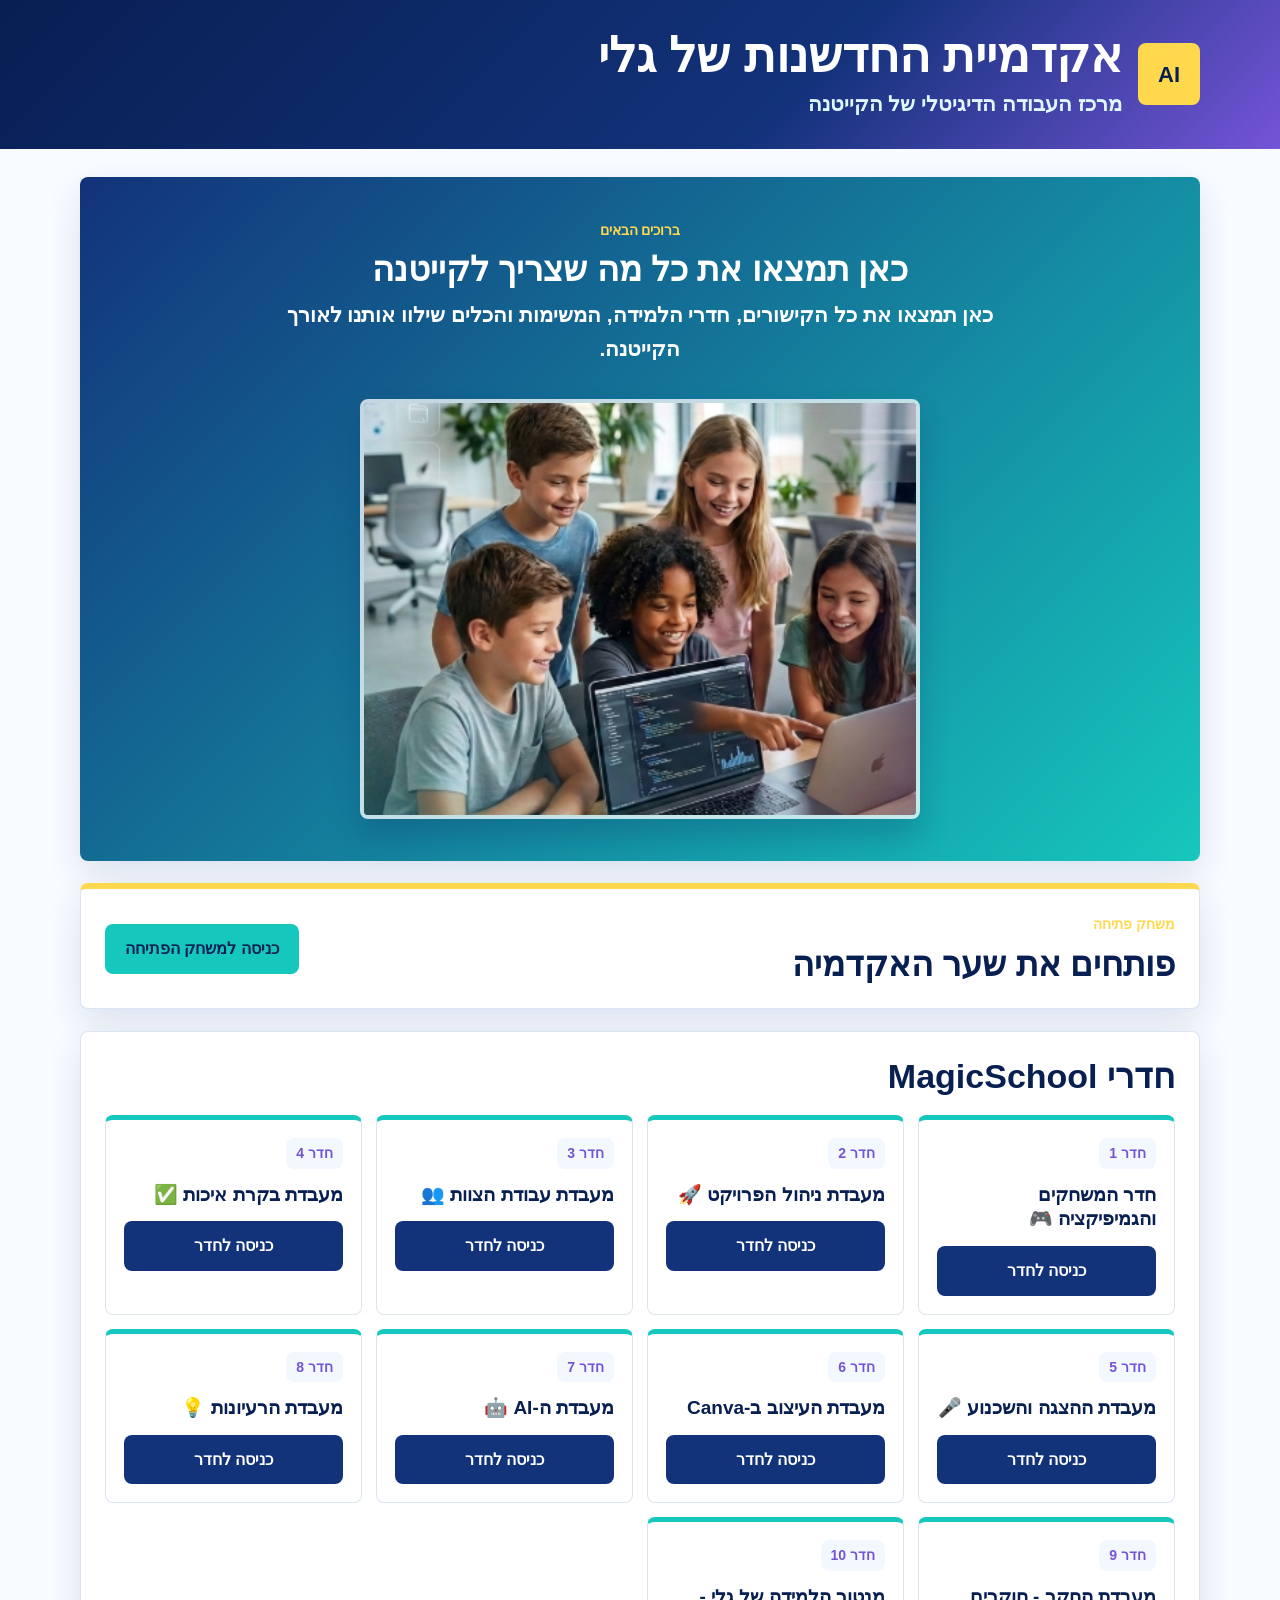
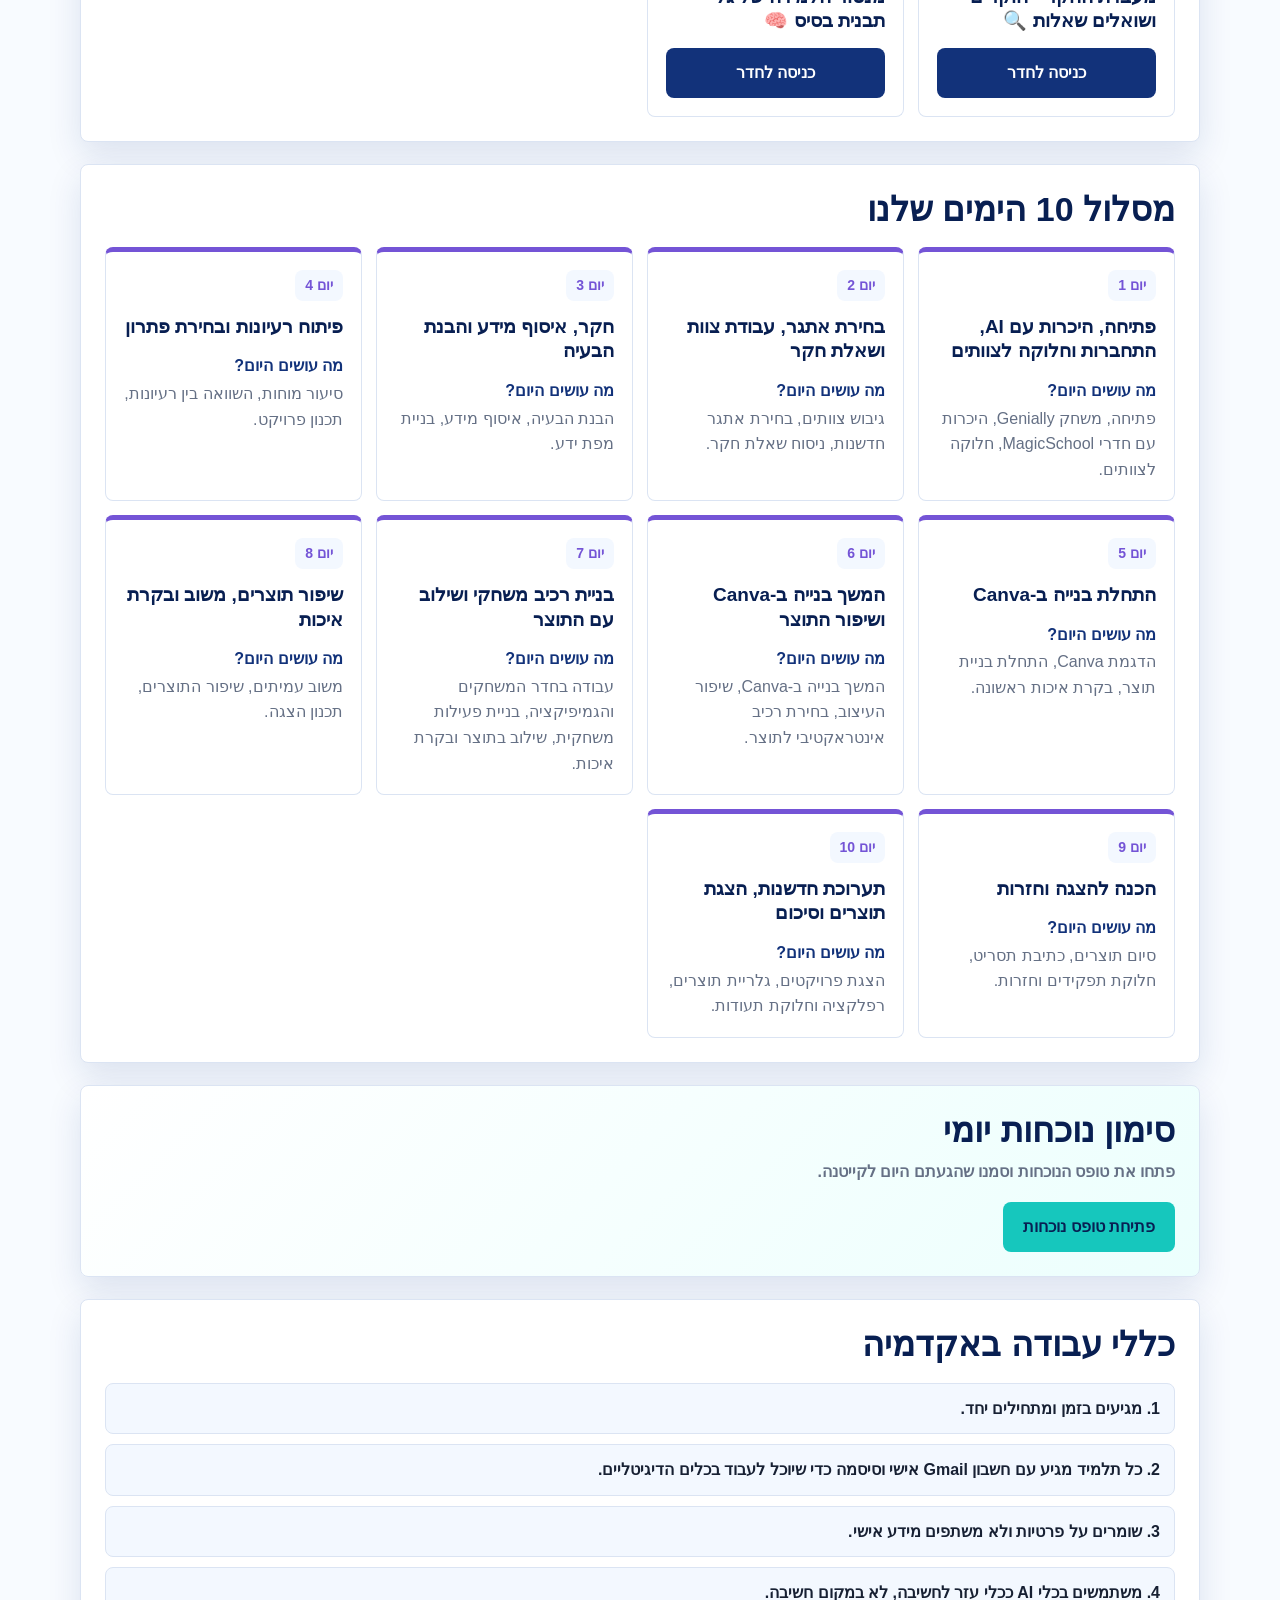
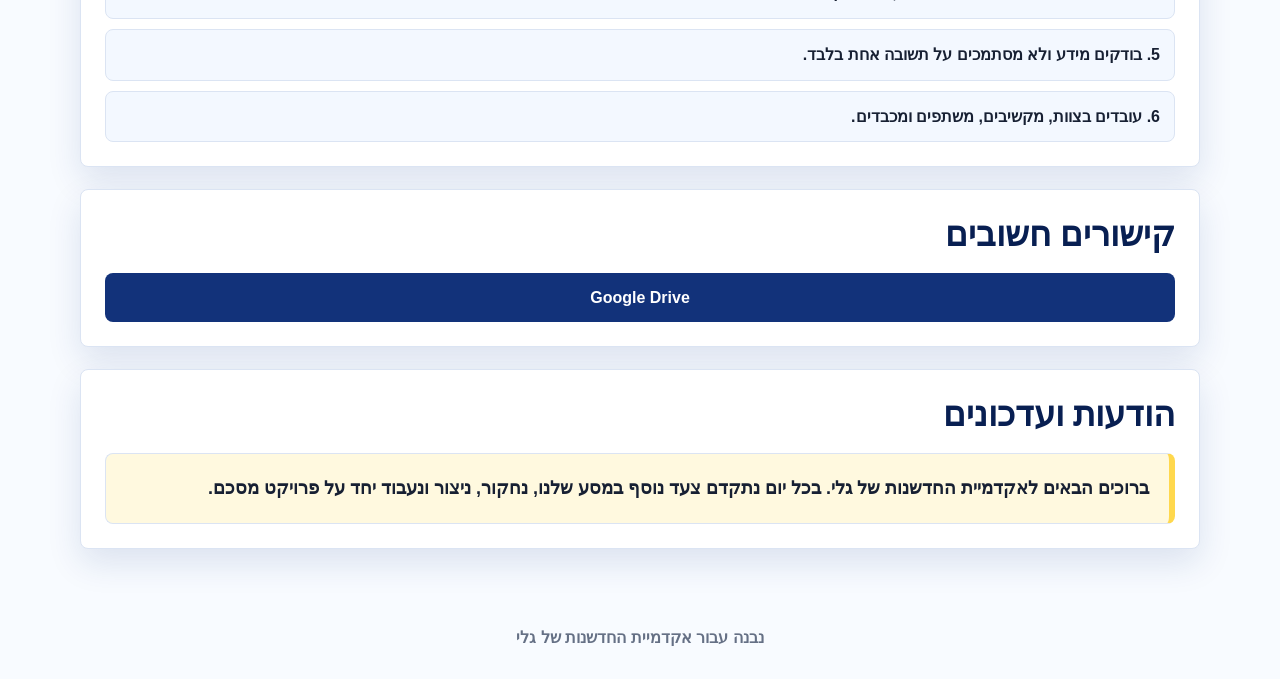
==== commit dfd4105c: "Add files via upload" ====
--- a/index.html
+++ b/index.html
@@ -4,12 +4,16 @@
     <meta charset="utf-8">
     <meta name="viewport" content="width=device-width, initial-scale=1">
     <meta name="theme-color" content="#12327a">
+    <meta name="mobile-web-app-capable" content="yes">
+    <meta name="apple-mobile-web-app-capable" content="yes">
+    <meta name="apple-mobile-web-app-status-bar-style" content="default">
     <meta name="apple-mobile-web-app-title" content="אקדמיית החדשנות">
     <meta name="description" content="מרכז העבודה הדיגיטלי של אקדמיית החדשנות של גלי">
     <title>אקדמיית החדשנות של גלי</title>
+    <link rel="manifest" href="manifest.json">
     <link rel="icon" href="academy-icon-v2.png">
     <link rel="apple-touch-icon" href="academy-icon-v2.png">
-    <link rel="stylesheet" href="styles.css?v=20260702a">
+    <link rel="stylesheet" href="styles.css?v=20260702b">
   </head>
   <body>
     <header class="site-header">
@@ -64,7 +68,6 @@
         <div class="attendance-actions">
           <a class="button button-primary" href="https://forms.gle/5J4SsaaPx2VWgqsL6" target="_blank" rel="noopener">פתיחת טופס נוכחות</a>
         </div>
-        <p class="attendance-message">הסימון יישמר בטופס Google Forms ויופיע בגיליון התשובות המחובר.</p>
       </section>
 
       <section class="content-section" aria-labelledby="rules-title">
@@ -106,6 +109,13 @@
       <p>נבנה עבור אקדמיית החדשנות של גלי</p>
     </footer>
 
-    <script src="app.js?v=20260701c"></script>
+    <script src="app.js?v=20260702b"></script>
+    <script>
+      if ("serviceWorker" in navigator) {
+        window.addEventListener("load", () => {
+          navigator.serviceWorker.register("./sw.js");
+        });
+      }
+    </script>
   </body>
 </html>
